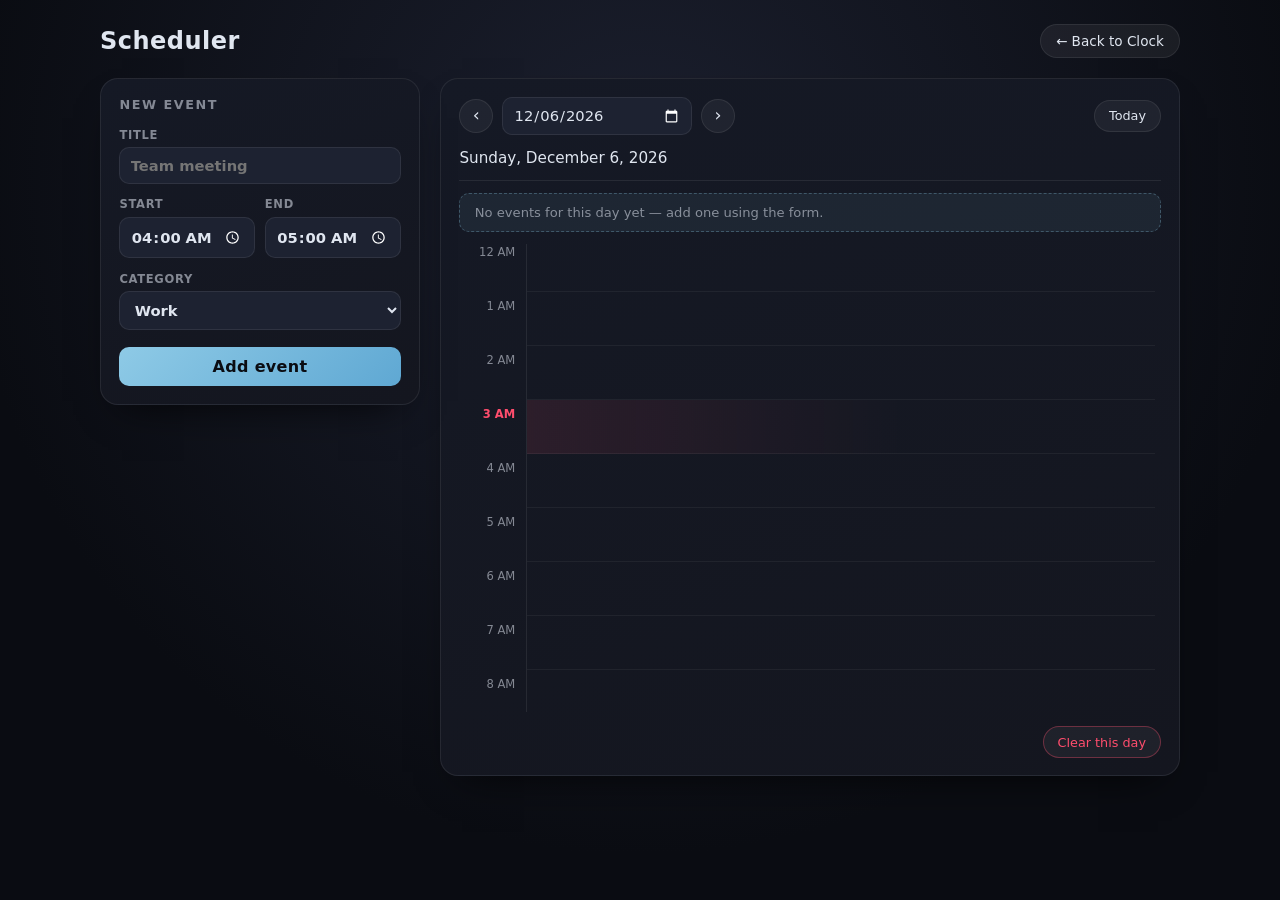
==== Front-end/Features/schedular/scheduler.html @ 620ae212 "Basics" ====
<!-- scheduler.html -->
<!DOCTYPE html>
<html lang="en">
<head>
  <meta charset="UTF-8" />
  <meta name="viewport" content="width=device-width, initial-scale=1" />
  <title>Scheduler</title>
  <link rel="stylesheet" href="scheduler.css" />
</head>
<body>
  <div class="app">
    <header class="topbar">
      <h1> Scheduler</h1>
      <a class="back-btn" href="/Main/index.html">← Back to Clock</a>
    </header>

    <div class="layout">
      <!-- ---------- Add event form ---------- -->
      <aside class="panel form-panel">
        <h2>New event</h2>

        <form id="eventForm" novalidate>
          <label>
            Title
            <input id="titleInput" type="text" maxlength="60" placeholder="Team meeting" required />
          </label>

          <div class="row">
            <label>
              Start
              <input id="startInput" type="time" required />
            </label>
            <label>
              End
              <input id="endInput" type="time" required />
            </label>
          </div>

          <label>
            Category
            <select id="categoryInput">
              <option value="work">Work</option>
              <option value="personal">Personal</option>
              <option value="study">Study</option>
              <option value="other">Other</option>
            </select>
          </label>

          <p class="error" id="formError" role="alert" hidden></p>

          <button type="submit" class="primary">Add event</button>
        </form>
      </aside>

      <!-- ---------- Day view ---------- -->
      <section class="panel day-panel">
        <div class="day-head">
          <button id="prevDay" class="icon-btn" type="button" aria-label="Previous day">‹</button>
          <input id="datePicker" type="date" aria-label="Select date" />
          <button id="nextDay" class="icon-btn" type="button" aria-label="Next day">›</button>
          <button id="todayBtn" class="ghost" type="button">Today</button>
        </div>

        <div class="day-meta">
          <span id="dayLabel"></span>
          <span id="eventCount" class="count"></span>
        </div>

        <p class="empty" id="emptyState" hidden>
          No events for this day yet — add one using the form.
        </p>

        <div class="timeline" id="timeline"></div>

        <div class="day-foot">
          <button id="clearBtn" class="ghost danger" type="button">Clear this day</button>
        </div>
      </section>
    </div>
  </div>

  <script src="scheduler.js"></script>
</body>
</html>
---- Front-end/Features/schedular/scheduler.css ----
/* scheduler.css */

/* ---------- Tokens ---------- */
:root {
  color-scheme: dark;

  --bg-1: #14161f;
  --panel: #151925;
  --panel-2: #1d2231;
  --border: rgba(255, 255, 255, 0.08);

  --text: #e0e6f0;
  --muted: rgba(224, 230, 240, 0.55);
  --accent: #8ecae6;
  --danger: #ff4d6d;

  --cat-work: #8ecae6;
  --cat-personal: #ffb703;
  --cat-study: #b892ff;
  --cat-other: #6ee7a8;
}

* {
  box-sizing: border-box;
}

body {
  margin: 0;
  min-height: 100vh;
  padding: 1.5rem;
  background: radial-gradient(circle at 50% 20%, #1b1f2e, #0a0c12 70%);
  color: var(--text);
  font-family: "Segoe UI", system-ui, -apple-system, sans-serif;
  -webkit-font-smoothing: antialiased;
}

.app {
  max-width: 1080px;
  margin: 0 auto;
}

/* ---------- Top bar ---------- */
.topbar {
  display: flex;
  align-items: center;
  justify-content: space-between;
  gap: 1rem;
  margin-bottom: 1.25rem;
}

.topbar h1 {
  margin: 0;
  font-size: 1.5rem;
  letter-spacing: 0.02em;
}

.back-btn {
  text-decoration: none;
  color: var(--text);
  background: rgba(255, 255, 255, 0.06);
  border: 1px solid var(--border);
  padding: 0.5rem 0.95rem;
  border-radius: 999px;
  font-size: 0.85rem;
  transition: background 0.18s ease, transform 0.18s ease;
}

.back-btn:hover {
  background: rgba(142, 202, 230, 0.18);
  border-color: rgba(142, 202, 230, 0.5);
  transform: translateY(-2px);
}

/* ---------- Layout ---------- */
.layout {
  display: grid;
  grid-template-columns: 320px 1fr;
  gap: 1.25rem;
  align-items: start;
}

@media (max-width: 820px) {
  .layout {
    grid-template-columns: 1fr;
  }
}

.panel {
  background: linear-gradient(160deg, var(--panel), var(--bg-1));
  border: 1px solid var(--border);
  border-radius: 18px;
  padding: 1.1rem 1.15rem;
  box-shadow: 0 18px 40px -22px rgba(0, 0, 0, 0.9);
}

/* ---------- Form ---------- */
.form-panel {
  position: sticky;
  top: 1.5rem;
}

@media (max-width: 820px) {
  .form-panel {
    position: static;
  }
}

.form-panel h2 {
  margin: 0 0 1rem;
  font-size: 0.8rem;
  letter-spacing: 0.12em;
  text-transform: uppercase;
  color: var(--muted);
  font-weight: 700;
}

#eventForm {
  display: flex;
  flex-direction: column;
  gap: 0.85rem;
}

#eventForm label {
  display: flex;
  flex-direction: column;
  gap: 0.35rem;
  font-size: 0.72rem;
  letter-spacing: 0.06em;
  text-transform: uppercase;
  font-weight: 700;
  color: var(--muted);
}

#eventForm .row {
  display: grid;
  grid-template-columns: 1fr 1fr;
  gap: 0.6rem;
}

input[type="text"],
input[type="time"],
input[type="date"],
select {
  font: inherit;
  font-size: 0.92rem;
  width: 100%;
  padding: 0.55rem 0.65rem;
  color: var(--text);
  background: var(--panel-2);
  border: 1px solid var(--border);
  border-radius: 10px;
  outline: none;
  transition: border-color 0.18s ease, box-shadow 0.18s ease;
}

input:focus,
select:focus {
  border-color: var(--accent);
  box-shadow: 0 0 0 3px rgba(142, 202, 230, 0.15);
}

.error {
  margin: 0;
  font-size: 0.8rem;
  color: var(--danger);
}

/* ---------- Buttons ---------- */
button {
  font: inherit;
  cursor: pointer;
}

.primary {
  margin-top: 0.2rem;
  padding: 0.65rem 1rem;
  border: none;
  border-radius: 10px;
  background: linear-gradient(135deg, #8ecae6, #5fa8d3);
  color: #0a0c12;
  font-weight: 700;
  letter-spacing: 0.02em;
  transition: transform 0.15s ease, filter 0.15s ease;
}

.primary:hover {
  transform: translateY(-1px);
  filter: brightness(1.08);
}

.primary:active {
  transform: translateY(0);
}

.ghost {
  padding: 0.45rem 0.85rem;
  border-radius: 999px;
  border: 1px solid var(--border);
  background: rgba(255, 255, 255, 0.05);
  color: var(--text);
  font-size: 0.8rem;
  transition: background 0.18s ease;
}

.ghost:hover {
  background: rgba(255, 255, 255, 0.12);
}

.ghost.danger {
  color: var(--danger);
  border-color: rgba(255, 77, 109, 0.35);
}

.ghost.danger:hover {
  background: rgba(255, 77, 109, 0.12);
}

.icon-btn {
  flex: none;
  width: 34px;
  height: 34px;
  display: grid;
  place-items: center;
  border-radius: 50%;
  border: 1px solid var(--border);
  background: rgba(255, 255, 255, 0.05);
  color: var(--text);
  font-size: 1.1rem;
  line-height: 1;
  transition: background 0.18s ease;
}

.icon-btn:hover {
  background: rgba(255, 255, 255, 0.14);
}

/* ---------- Day header ---------- */
.day-head {
  display: flex;
  align-items: center;
  gap: 0.55rem;
  margin-bottom: 0.5rem;
}

.day-head input[type="date"] {
  flex: 1;
  max-width: 190px;
  width: auto;
}

.day-head .ghost {
  margin-left: auto;
}

.day-meta {
  display: flex;
  align-items: baseline;
  gap: 0.7rem;
  padding: 0.35rem 0 0.8rem;
  border-bottom: 1px solid var(--border);
  margin-bottom: 0.75rem;
}

#dayLabel {
  font-size: 0.95rem;
}

.count {
  font-size: 0.75rem;
  color: var(--muted);
  background: rgba(255, 255, 255, 0.06);
  padding: 0.15rem 0.55rem;
  border-radius: 999px;
}

.count:empty {
  display: none;
}

/* ---------- Empty state ---------- */
.empty {
  margin: 0 0 0.75rem;
  padding: 0.7rem 0.9rem;
  border-radius: 10px;
  background: rgba(142, 202, 230, 0.08);
  border: 1px dashed rgba(142, 202, 230, 0.3);
  color: var(--muted);
  font-size: 0.82rem;
}

/* ---------- Timeline ---------- */
.timeline {
  position: relative;
  max-height: 52vh;
  overflow-y: auto;
  padding-right: 0.35rem;
  scrollbar-width: thin;
  scrollbar-color: rgba(255, 255, 255, 0.2) transparent;
}

.timeline::-webkit-scrollbar {
  width: 8px;
}

.timeline::-webkit-scrollbar-thumb {
  background: rgba(255, 255, 255, 0.15);
  border-radius: 999px;
}

.hour-row {
  display: grid;
  grid-template-columns: 68px 1fr;
}

.hour-label {
  padding: 0.45rem 0.7rem 0 0;
  text-align: right;
  font-size: 0.72rem;
  color: var(--muted);
  white-space: nowrap;
  border-right: 1px solid var(--border);
}

.hour-slot {
  min-height: 54px;
  padding: 0.35rem 0 0.35rem 0.75rem;
  display: flex;
  flex-direction: column;
  gap: 0.35rem;
  border-bottom: 1px solid rgba(255, 255, 255, 0.05);
}

.hour-row.is-now .hour-label {
  color: var(--danger);
  font-weight: 700;
}

.hour-row.is-now .hour-slot {
  background: linear-gradient(90deg, rgba(255, 77, 109, 0.1), transparent 60%);
}

/* ---------- Event card ---------- */
.event {
  display: flex;
  align-items: flex-start;
  gap: 0.6rem;
  padding: 0.5rem 0.7rem;
  border-radius: 10px;
  background: var(--panel-2);
  border-left: 4px solid var(--cat-work);
  animation: pop 0.18s ease;
}

@keyframes pop {
  from {
    opacity: 0;
    transform: translateY(-3px);
  }
  to {
    opacity: 1;
    transform: translateY(0);
  }
}

.event[data-category="personal"] {
  border-left-color: var(--cat-personal);
}

.event[data-category="study"] {
  border-left-color: var(--cat-study);
}

.event[data-category="other"] {
  border-left-color: var(--cat-other);
}

.event-info {
  flex: 1;
  min-width: 0;
}

.event-title {
  margin: 0;
  font-size: 0.9rem;
  font-weight: 600;
  overflow-wrap: anywhere;
}

.event-meta {
  margin: 0.15rem 0 0;
  font-size: 0.74rem;
  color: var(--muted);
  font-variant-numeric: tabular-nums;
}

.delete-btn {
  flex: none;
  padding: 0.15rem 0.3rem;
  border: none;
  border-radius: 6px;
  background: transparent;
  color: var(--muted);
  font-size: 0.8rem;
  transition: color 0.15s ease, background 0.15s ease;
}

.delete-btn:hover {
  color: var(--danger);
  background: rgba(255, 77, 109, 0.12);
}

/* ---------- Footer ---------- */
.day-foot {
  display: flex;
  justify-content: flex-end;
  margin-top: 0.9rem;
}

/* ---------- Small screens ---------- */
@media (max-width: 480px) {
  .hour-row {
    grid-template-columns: 54px 1fr;
  }

  .day-head input[type="date"] {
    max-width: 140px;
  }
}

/* ---------- Accessibility ---------- */
@media (prefers-reduced-motion: reduce) {
  * {
    animation: none !important;
    transition: none !important;
  }
}
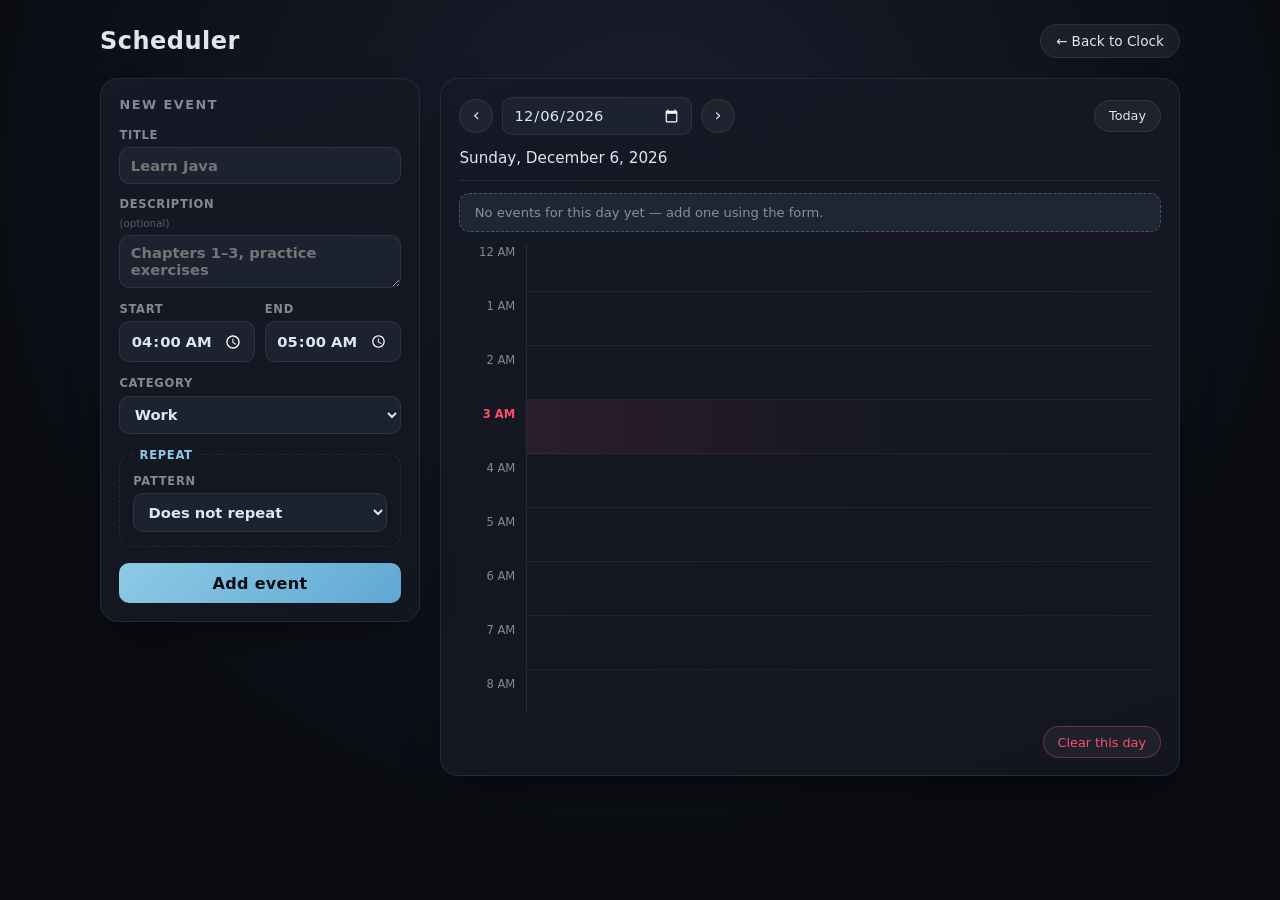
==== commit c5efff02: "repeat added to the scheduler" ====
--- a/Front-end/Features/schedular/scheduler.html
+++ b/Front-end/Features/schedular/scheduler.html
@@ -10,7 +10,7 @@
 <body>
   <div class="app">
     <header class="topbar">
-      <h1> Scheduler</h1>
+      <h1>Scheduler</h1>
       <a class="back-btn" href="/Main/index.html">← Back to Clock</a>
     </header>
 
@@ -22,7 +22,13 @@
         <form id="eventForm" novalidate>
           <label>
             Title
-            <input id="titleInput" type="text" maxlength="60" placeholder="Team meeting" required />
+            <input id="titleInput" type="text" maxlength="60" placeholder="Learn Java" required />
+          </label>
+
+          <label>
+            Description <span class="optional">(optional)</span>
+            <textarea id="descriptionInput" rows="2" maxlength="140"
+              placeholder="Chapters 1–3, practice exercises"></textarea>
           </label>
 
           <div class="row">
@@ -45,6 +51,43 @@
               <option value="other">Other</option>
             </select>
           </label>
+
+          <!-- ---------- BULK / REPEAT ---------- -->
+          <fieldset class="repeat">
+            <legend>Repeat</legend>
+
+            <label>
+              Pattern
+              <select id="repeatPattern">
+                <option value="none">Does not repeat</option>
+                <option value="daily">Every day</option>
+                <option value="weekday">Every weekday (Mon–Fri)</option>
+                <option value="weekly">Every week</option>
+                <option value="custom">Custom interval…</option>
+              </select>
+            </label>
+
+            <div class="row" id="intervalRow" hidden>
+              <label>
+                Every
+                <input id="repeatInterval" type="number" min="1" max="30" value="1" />
+              </label>
+              <label>
+                Unit
+                <select id="repeatUnit">
+                  <option value="day">day(s)</option>
+                  <option value="week">week(s)</option>
+                </select>
+              </label>
+            </div>
+
+            <label id="repeatUntilRow" hidden>
+              Repeat until
+              <input id="repeatUntil" type="date" />
+            </label>
+
+            <p class="repeat-preview" id="repeatPreview" hidden></p>
+          </fieldset>
 
           <p class="error" id="formError" role="alert" hidden></p>
 
--- a/Front-end/Features/schedular/scheduler.css
+++ b/Front-end/Features/schedular/scheduler.css
@@ -433,4 +433,84 @@
     animation: none !important;
     transition: none !important;
   }
+}
+
+
+/* scheduler.css — append this block at the bottom */
+
+/* ---------- Bulk / repeat scheduling ---------- */
+.optional {
+  text-transform: none;
+  letter-spacing: 0;
+  font-weight: 400;
+  opacity: 0.6;
+  font-size: 0.9em;
+}
+
+textarea {
+  font: inherit;
+  font-size: 0.92rem;
+  width: 100%;
+  padding: 0.55rem 0.65rem;
+  color: var(--text);
+  background: var(--panel-2);
+  border: 1px solid var(--border);
+  border-radius: 10px;
+  outline: none;
+  resize: vertical;
+  min-height: 52px;
+  transition: border-color 0.18s ease, box-shadow 0.18s ease;
+}
+
+textarea:focus {
+  border-color: var(--accent);
+  box-shadow: 0 0 0 3px rgba(142, 202, 230, 0.15);
+}
+
+/* The id-based display rules above outrank [hidden], so force it */
+#eventForm [hidden] {
+  display: none !important;
+}
+
+.repeat {
+  margin: 0;
+  padding: 0.75rem 0.8rem 0.85rem;
+  border: 1px dashed var(--border);
+  border-radius: 12px;
+  display: flex;
+  flex-direction: column;
+  gap: 0.75rem;
+}
+
+.repeat legend {
+  padding: 0 0.4rem;
+  font-size: 0.72rem;
+  letter-spacing: 0.06em;
+  text-transform: uppercase;
+  font-weight: 700;
+  color: var(--accent);
+}
+
+.repeat-preview {
+  margin: 0;
+  font-size: 0.78rem;
+  line-height: 1.45;
+  color: var(--muted);
+  background: rgba(142, 202, 230, 0.08);
+  border-radius: 8px;
+  padding: 0.45rem 0.6rem;
+}
+
+/* Repeating-event badge + description */
+.event-badge {
+  margin-right: 0.35rem;
+  font-size: 0.75em;
+  opacity: 0.85;
+}
+
+.event-desc {
+  margin: 0.2rem 0 0;
+  font-size: 0.78rem;
+  color: var(--muted);
+  overflow-wrap: anywhere;
 }
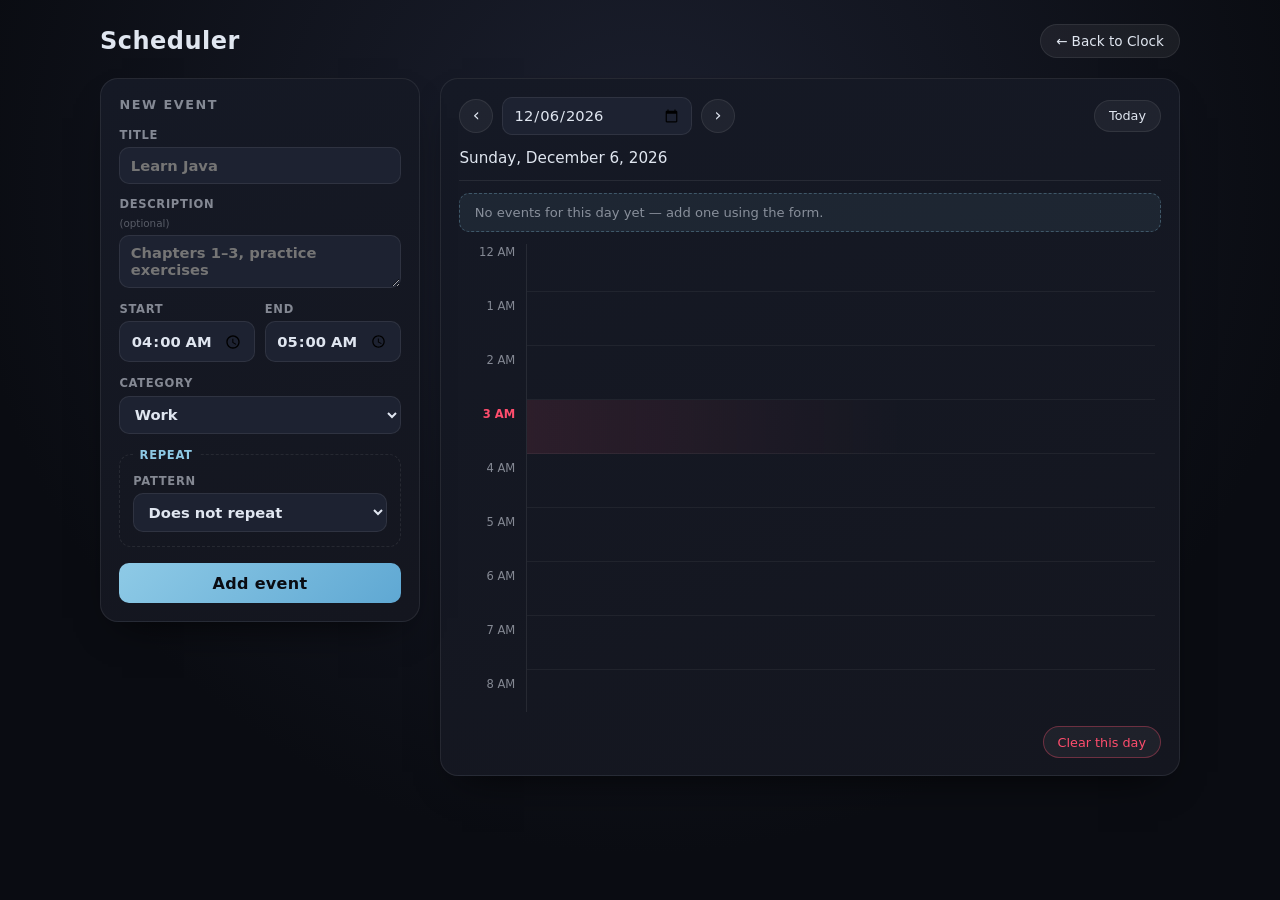
==== commit 44c7ea34: "Fixed bug : unwanted buttons in main pages removed" ====
--- a/Front-end/Features/schedular/scheduler.html
+++ b/Front-end/Features/schedular/scheduler.html
@@ -1,12 +1,31 @@
 <!-- scheduler.html -->
 <!DOCTYPE html>
 <html lang="en">
+
 <head>
   <meta charset="UTF-8" />
   <meta name="viewport" content="width=device-width, initial-scale=1" />
   <title>Scheduler</title>
+
+  <!-- toggle script for switching between Dark mode and Light mode -->
+  <script>
+    (function () {
+      try {
+        var t = localStorage.getItem("theme");
+        if (!t) {
+          t = window.matchMedia &&
+            window.matchMedia("(prefers-color-scheme: light)").matches
+            ? "light" : "dark";
+        }
+        document.documentElement.setAttribute("data-theme", t);
+        document.documentElement.style.colorScheme = t;
+      } catch (e) { }
+    })();
+  </script>
   <link rel="stylesheet" href="scheduler.css" />
+  <link rel="stylesheet" href="/Global/themes/themes.css" />
 </head>
+
 <body>
   <div class="app">
     <header class="topbar">
@@ -122,6 +141,8 @@
     </div>
   </div>
 
+  <script src="/Global/themes/themes.js"></script>
   <script src="scheduler.js"></script>
 </body>
+
 </html>
--- a/Front-end/Features/schedular/scheduler.css
+++ b/Front-end/Features/schedular/scheduler.css
@@ -140,6 +140,7 @@
 input[type="text"],
 input[type="time"],
 input[type="date"],
+input[type="number"], /* <-- Add this */
 select {
   font: inherit;
   font-size: 0.92rem;
